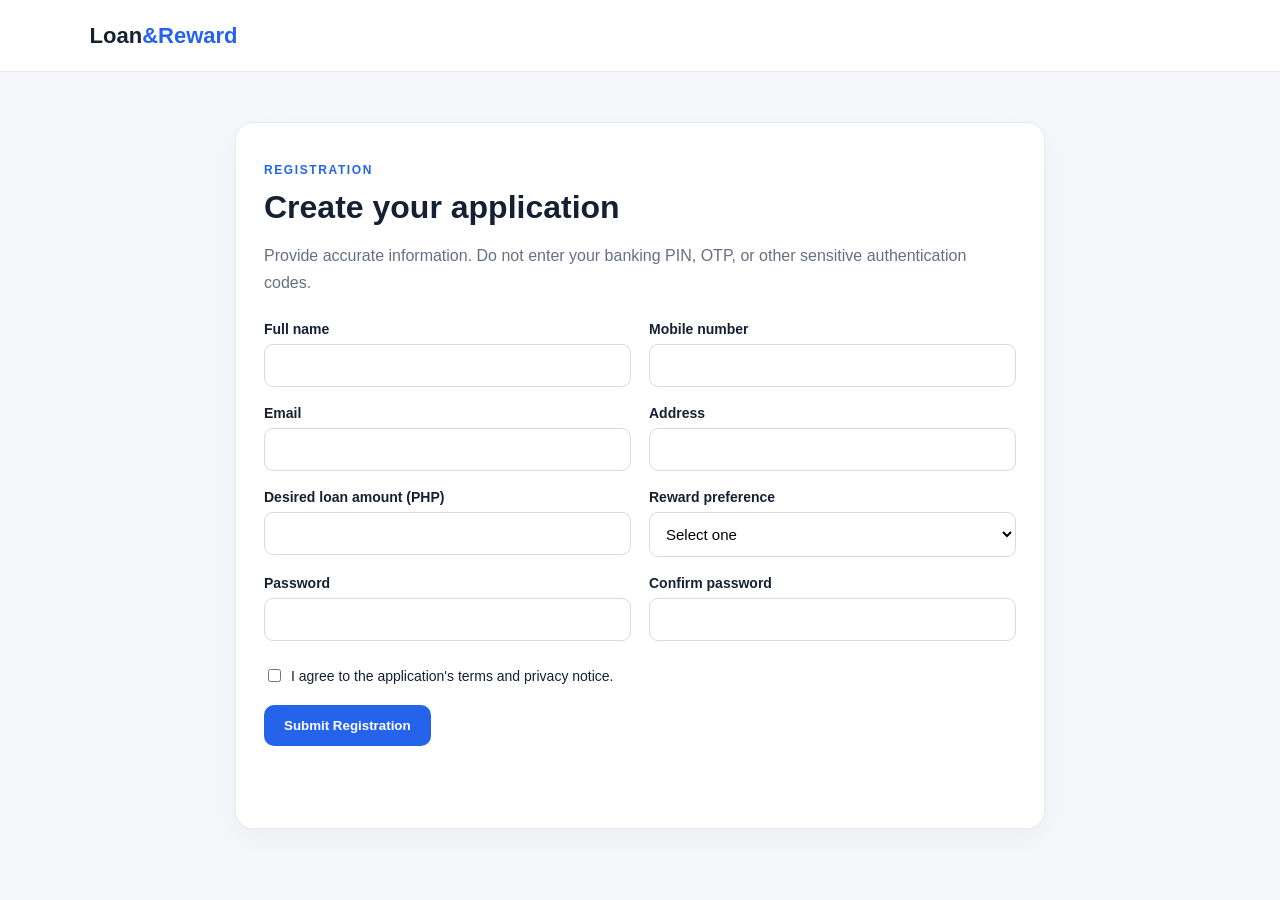
==== frontend/register.html @ 1cda7375 "first commit" ====
<!doctype html>
<html lang="en">
<head>
  <meta charset="UTF-8">
  <meta name="viewport" content="width=device-width,initial-scale=1">
  <title>Register - Loan & Reward</title>
  <link rel="stylesheet" href="style.css">
</head>
<body>
  <header class="nav">
    <a class="brand" href="index.html">Loan<span>&Reward</span></a>
  </header>

  <main class="form-wrap">
    <div class="card form-card">
      <p class="eyebrow">REGISTRATION</p>
      <h1>Create your application</h1>
      <p class="muted">Provide accurate information. Do not enter your banking PIN, OTP, or other sensitive authentication codes.</p>

      <form id="registerForm">
        <div class="grid">
          <label>Full name<input name="full_name" required maxlength="100" autocomplete="name"></label>
          <label>Mobile number<input name="mobile_number" required maxlength="20" inputmode="tel" autocomplete="tel"></label>
          <label>Email<input name="email" type="email" required maxlength="150" autocomplete="email"></label>
          <label>Address<input name="address" required maxlength="255" autocomplete="street-address"></label>
          <label>Desired loan amount (PHP)<input name="loan_amount" type="number" min="0" step="0.01" required></label>
          <label>Reward preference
            <select name="reward" required>
              <option value="">Select one</option>
              <option>Cash reward</option>
              <option>Shopping voucher</option>
              <option>Fee discount</option>
            </select>
          </label>
          <label>Password<input name="password" type="password" required minlength="8" autocomplete="new-password"></label>
          <label>Confirm password<input name="confirm_password" type="password" required minlength="8" autocomplete="new-password"></label>
        </div>

        <label class="check"><input type="checkbox" name="consent" required> I agree to the application's terms and privacy notice.</label>
        <button class="btn" type="submit" id="submitBtn">Submit Registration</button>
        <p id="message" class="message"></p>
      </form>
    </div>
  </main>
  <script src="script.js"></script>
</body>
</html>
---- frontend/style.css ----
*{box-sizing:border-box}body{margin:0;font-family:Inter,Arial,sans-serif;background:#f5f7fb;color:#162033}.nav{height:72px;background:#fff;border-bottom:1px solid #e7eaf0;display:flex;align-items:center;justify-content:space-between;padding:0 7%;}.brand{font-weight:800;font-size:22px;text-decoration:none;color:#162033}.brand span{color:#2563eb}.hero{max-width:1100px;margin:70px auto;display:grid;grid-template-columns:1.3fr .8fr;gap:45px;align-items:center;padding:0 24px}.eyebrow{font-size:12px;letter-spacing:1.6px;font-weight:800;color:#2563eb}.hero h1{font-size:52px;line-height:1.06;margin:14px 0}.sub,.muted{color:#667085;line-height:1.7}.actions{display:flex;gap:12px;margin-top:28px}.btn{display:inline-block;border:0;border-radius:10px;padding:13px 20px;background:#2563eb;color:#fff;text-decoration:none;font-weight:700;cursor:pointer}.btn:disabled{opacity:.6;cursor:not-allowed}.btn.secondary{background:#eaf0ff;color:#2453bd}.btn.small{padding:9px 14px}.card{background:#fff;border:1px solid #e6eaf0;border-radius:18px;padding:28px;box-shadow:0 10px 30px #1720330b}.reward .icon,.success-icon{width:52px;height:52px;border-radius:14px;background:#eaf0ff;color:#2563eb;display:grid;place-items:center;font-size:25px;font-weight:800}.reward li{margin:12px 0;color:#475467}.how{max-width:1100px;margin:0 auto 80px;padding:0 24px}.steps{display:grid;grid-template-columns:repeat(3,1fr);gap:18px}.steps b{color:#2563eb}.form-wrap{max-width:850px;margin:50px auto;padding:0 20px}.form-card h1{margin:8px 0}.grid{display:grid;grid-template-columns:1fr 1fr;gap:18px;margin:25px 0}label{display:flex;flex-direction:column;gap:7px;font-weight:700;font-size:14px}input,select{border:1px solid #d6dae3;border-radius:9px;padding:12px;font-size:15px;background:#fff}label.check{flex-direction:row;align-items:center;margin:20px 0;font-weight:500}.check input{width:auto}.message{min-height:22px}.error{color:#b42318}.success{text-align:center;max-width:600px;margin:auto}.success-icon{margin:0 auto 20px}footer{text-align:center;color:#667085;padding:30px;font-size:13px}@media(max-width:750px){.hero{grid-template-columns:1fr;margin:40px auto}.hero h1{font-size:38px}.steps,.grid{grid-template-columns:1fr}.nav{padding:0 20px}}
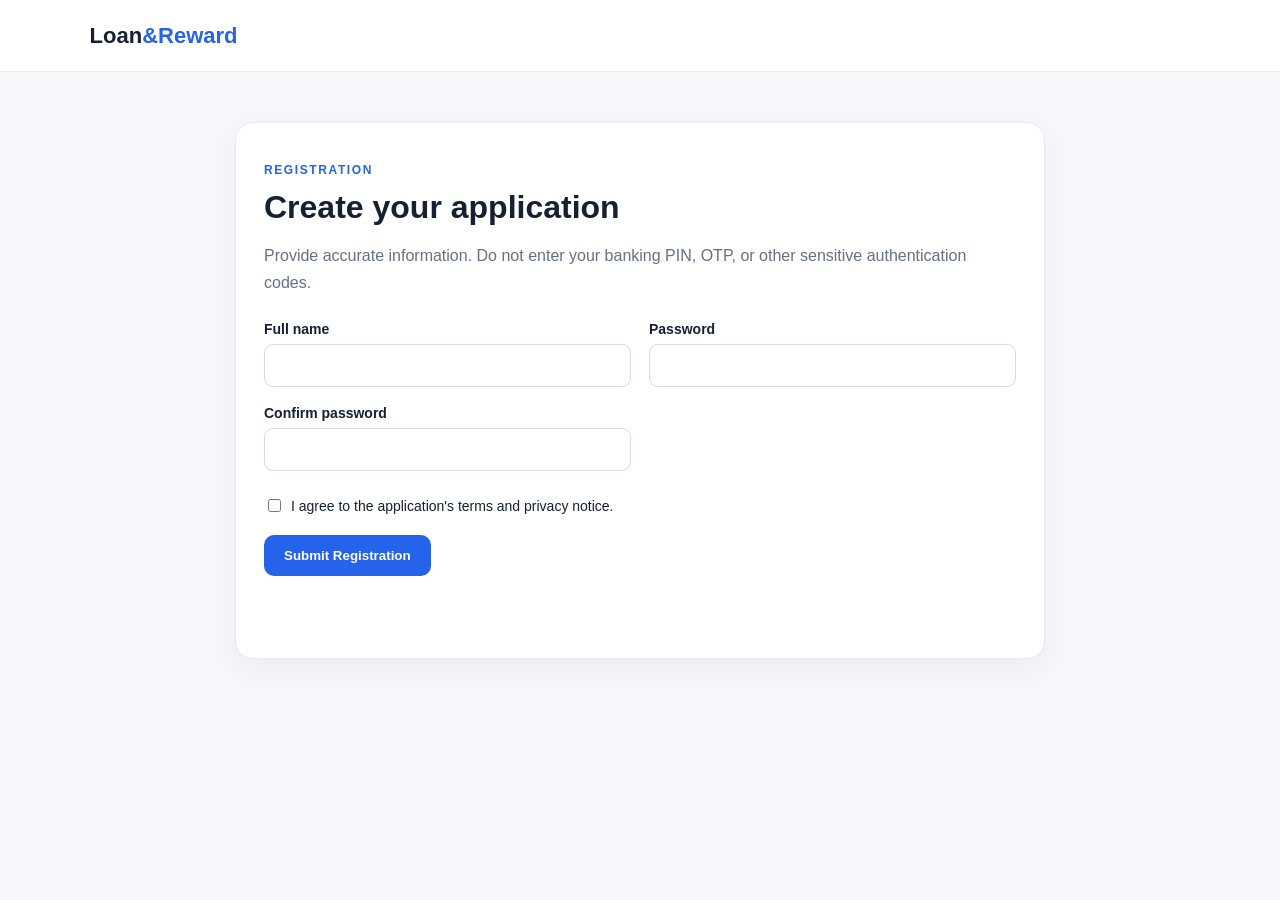
==== commit 6d671a82: "Remove unnecessary registration fields" ====
--- a/frontend/register.html
+++ b/frontend/register.html
@@ -20,18 +20,6 @@
       <form id="registerForm">
         <div class="grid">
           <label>Full name<input name="full_name" required maxlength="100" autocomplete="name"></label>
-          <label>Mobile number<input name="mobile_number" required maxlength="20" inputmode="tel" autocomplete="tel"></label>
-          <label>Email<input name="email" type="email" required maxlength="150" autocomplete="email"></label>
-          <label>Address<input name="address" required maxlength="255" autocomplete="street-address"></label>
-          <label>Desired loan amount (PHP)<input name="loan_amount" type="number" min="0" step="0.01" required></label>
-          <label>Reward preference
-            <select name="reward" required>
-              <option value="">Select one</option>
-              <option>Cash reward</option>
-              <option>Shopping voucher</option>
-              <option>Fee discount</option>
-            </select>
-          </label>
           <label>Password<input name="password" type="password" required minlength="8" autocomplete="new-password"></label>
           <label>Confirm password<input name="confirm_password" type="password" required minlength="8" autocomplete="new-password"></label>
         </div>
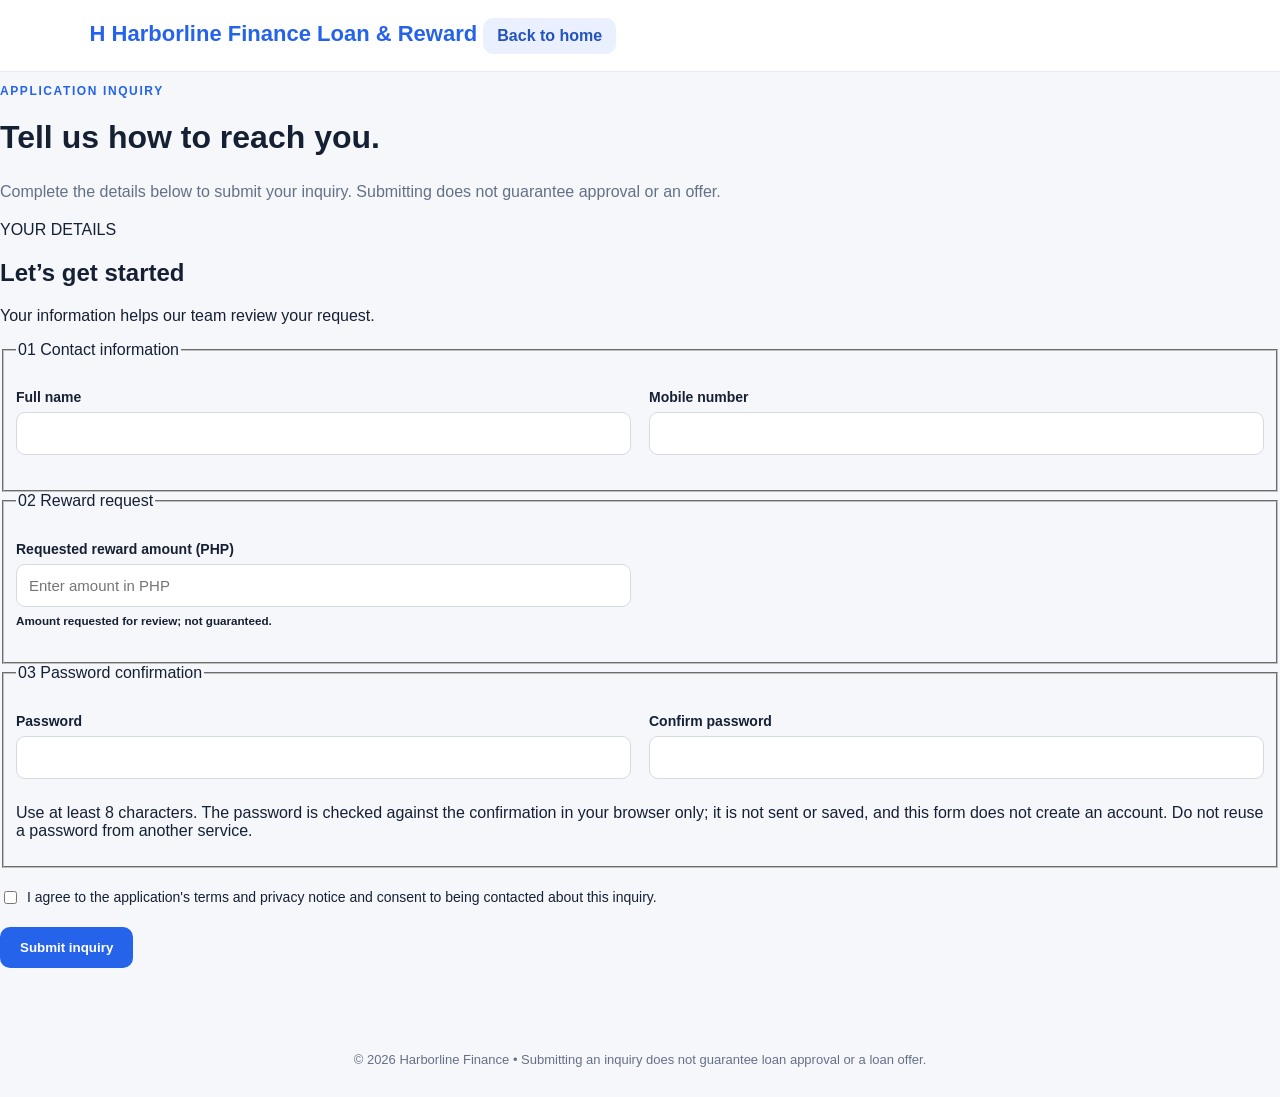
==== commit c4e2aab8: "Revise registration page for application inquiry" ====
--- a/frontend/register.html
+++ b/frontend/register.html
@@ -3,33 +3,69 @@
 <head>
   <meta charset="UTF-8">
   <meta name="viewport" content="width=device-width,initial-scale=1">
-  <title>Register - Loan & Reward</title>
+  <meta name="description" content="Submit an application inquiry to Harborline Finance.">
+  <title>Application | Harborline Finance</title>
   <link rel="stylesheet" href="style.css">
 </head>
 <body>
-  <header class="nav">
-    <a class="brand" href="index.html">Loan<span>&Reward</span></a>
+  <header class="nav registration-nav">
+    <div class="nav-inner">
+      <a class="brand" href="index.html" aria-label="Harborline Finance home">
+        <span class="brand-mark" aria-hidden="true">H</span>
+        <span class="brand-copy">
+          <span class="brand-name"><span class="brand-harborline">Harborline</span> <span class="brand-finance">Finance</span></span>
+          <span class="brand-tagline">Loan &amp; Reward</span>
+        </span>
+      </a>
+      <a href="index.html" class="btn secondary small">Back to home</a>
+    </div>
   </header>
 
-  <main class="form-wrap">
-    <div class="card form-card">
-      <p class="eyebrow">REGISTRATION</p>
-      <h1>Create your application</h1>
-      <p class="muted">Provide accurate information. Do not enter your banking PIN, OTP, or other sensitive authentication codes.</p>
+  <main class="section container registration-main">
+    <div class="section-heading registration-heading">
+      <p class="eyebrow">APPLICATION INQUIRY</p>
+      <h1>Tell us how to reach you.</h1>
+      <p class="muted">Complete the details below to submit your inquiry. Submitting does not guarantee approval or an offer.</p>
+    </div>
 
-      <form id="registerForm">
-        <div class="grid">
-          <label>Full name<input name="full_name" required maxlength="100" autocomplete="name"></label>
-          <label>Password<input name="password" type="password" required minlength="8" autocomplete="new-password"></label>
-          <label>Confirm password<input name="confirm_password" type="password" required minlength="8" autocomplete="new-password"></label>
-        </div>
+    <div class="application-form auth-panel">
+      <div class="form-card-heading">
+        <span class="form-step">YOUR DETAILS</span>
+        <h2>Let’s get started</h2>
+        <p>Your information helps our team review your request.</p>
+      </div>
+      <form id="applicationForm">
+        <fieldset class="form-group">
+          <legend><span>01</span> Contact information</legend>
+          <div class="grid">
+            <label>Full name<input name="full_name" required maxlength="100" autocomplete="name"></label>
+            <label>Mobile number<input name="mobile_number" required maxlength="20" inputmode="tel" autocomplete="tel"></label>
+          </div>
+        </fieldset>
 
-        <label class="check"><input type="checkbox" name="consent" required> I agree to the application's terms and privacy notice.</label>
-        <button class="btn" type="submit" id="submitBtn">Submit Registration</button>
-        <p id="message" class="message"></p>
+        <fieldset class="form-group">
+          <legend><span>02</span> Reward request</legend>
+          <div class="grid">
+            <label class="reward-field">Requested reward amount (PHP)<input name="reward_amount" type="number" required min="0.01" step="0.01" inputmode="decimal" placeholder="Enter amount in PHP"><small>Amount requested for review; not guaranteed.</small></label>
+          </div>
+        </fieldset>
+
+        <fieldset class="form-group">
+          <legend><span>03</span> Password confirmation</legend>
+          <div class="grid">
+            <label>Password<input name="password" type="password" required minlength="8" autocomplete="new-password"></label>
+            <label>Confirm password<input name="confirm_password" type="password" required minlength="8" autocomplete="new-password"></label>
+          </div>
+          <p class="password-note">Use at least 8 characters. The password is checked against the confirmation in your browser only; it is not sent or saved, and this form does not create an account. Do not reuse a password from another service.</p>
+        </fieldset>
+        <label class="check"><input type="checkbox" name="consent" required> I agree to the application's terms and privacy notice and consent to being contacted about this inquiry.</label>
+        <button class="btn submit-button" type="submit" id="submitBtn">Submit inquiry</button>
+        <p id="message" class="message" role="status" aria-live="polite"></p>
       </form>
     </div>
   </main>
+
+  <footer>© 2026 Harborline Finance • Submitting an inquiry does not guarantee loan approval or a loan offer.</footer>
   <script src="script.js"></script>
 </body>
-</html>+</html>
